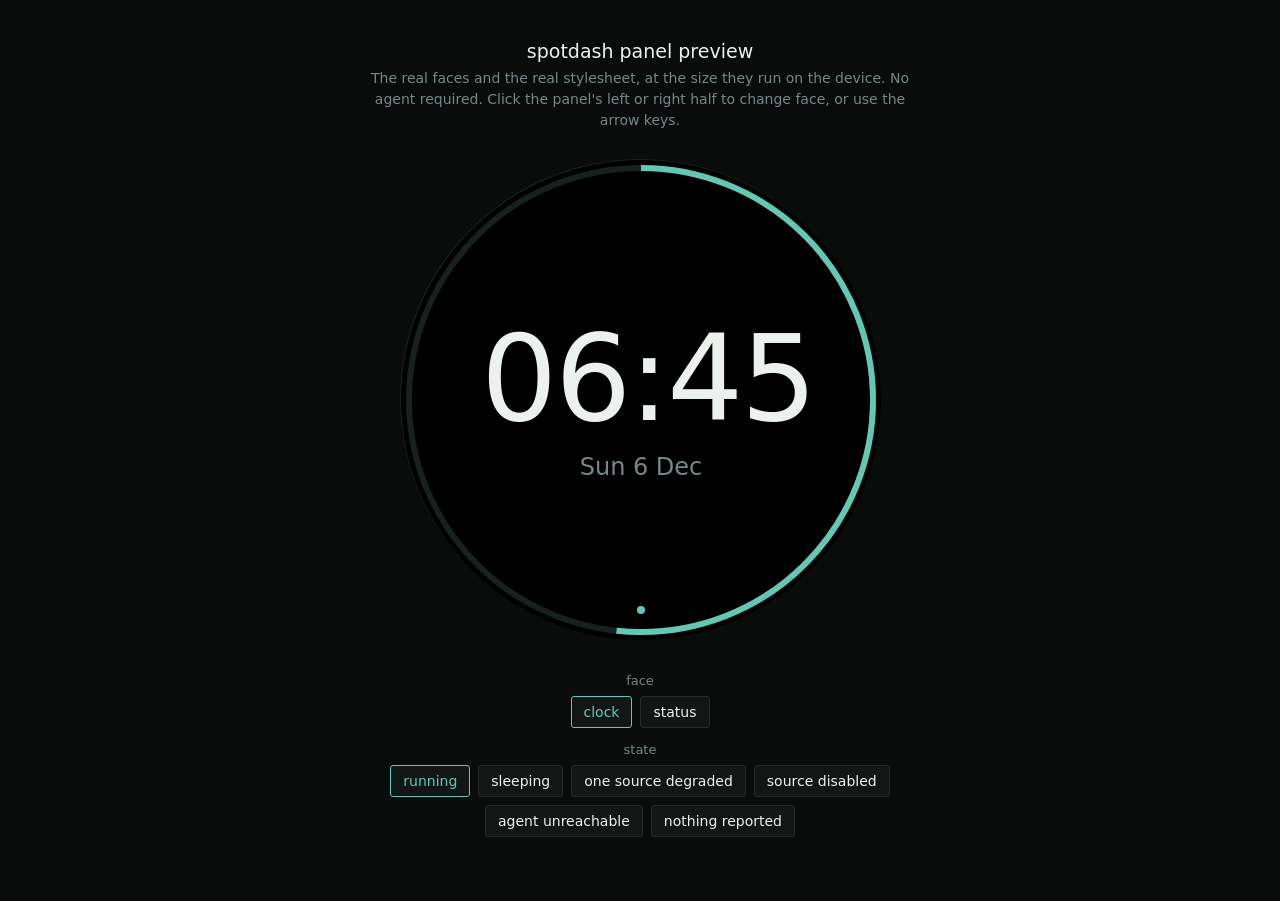
==== agent/web/dev.html @ da1b1f10 "feat(web): add the panel UI, face manager, and clock and status faces The panel is plain HTML, CSS, " ====
<!doctype html>
<html lang="en">
  <head>
    <meta charset="utf-8" />
    <meta name="viewport" content="width=device-width, initial-scale=1" />
    <meta name="color-scheme" content="dark" />
    <title>spotdash panel preview</title>
    <link rel="stylesheet" href="style.css" />
    <style>
      /* Harness only. Nothing here ships to the device. */
      body {
        overflow: auto;
        display: flex;
        flex-direction: column;
        align-items: center;
        gap: 28px;
        padding: 40px 16px 64px;
        background: #0a0c0c;
      }

      .harness-head {
        max-width: 560px;
        text-align: center;
      }

      .harness-head h1 {
        font-size: 19px;
        font-weight: 500;
        margin: 0 0 6px;
      }

      .harness-head p {
        font-size: 14px;
        line-height: 1.5;
        color: var(--muted);
        margin: 0;
      }

      /* The bezel makes the circular crop obvious, so it is clear when content
       * is about to fall off the real panel. */
      .bezel {
        width: 480px;
        height: 480px;
        border-radius: 50%;
        border: 1px solid #1d2422;
        flex: 0 0 auto;
      }

      .controls {
        display: flex;
        flex-wrap: wrap;
        justify-content: center;
        gap: 8px;
        max-width: 560px;
      }

      .controls button {
        font: inherit;
        font-size: 14px;
        color: var(--text);
        background: #121716;
        border: 1px solid #222c2a;
        border-radius: 3px;
        padding: 7px 12px;
        cursor: pointer;
      }

      .controls button[aria-pressed="true"] {
        border-color: var(--live);
        color: var(--live);
      }

      .controls button:focus-visible {
        outline: 2px solid var(--live);
        outline-offset: 2px;
      }

      .group-label {
        width: 100%;
        text-align: center;
        font-size: 13px;
        color: var(--muted);
        margin: 6px 0 0;
      }

      @media (max-width: 560px) {
        .bezel,
        #panel {
          transform: scale(0.75);
          transform-origin: top center;
        }
        .bezel {
          margin-bottom: -120px;
        }
      }
    </style>
  </head>
  <body>
    <div class="harness-head">
      <h1>spotdash panel preview</h1>
      <p>
        The real faces and the real stylesheet, at the size they run on the
        device. No agent required. Click the panel's left or right half to
        change face, or use the arrow keys.
      </p>
    </div>

    <div class="bezel">
      <div id="panel">
        <div id="faces"></div>
        <div id="connection" data-state="live"></div>
      </div>
    </div>

    <div class="controls" id="controls">
      <p class="group-label">face</p>
      <div class="controls" id="face-controls"></div>
      <p class="group-label">state</p>
      <div class="controls" id="scenario-controls"></div>
    </div>

    <script type="module">
      import * as clockFace from "./faces/clock.js";
      import * as statusFace from "./faces/status.js";

      const faces = [clockFace, statusFace];

      // One state object, mutated in place, exactly as the real panel does.
      const state = {
        connection: "live",
        uptimeSeconds: 0,
        version: "0.0.0-preview",
        sources: {},
        lastError: "",
      };

      let currentFace = null;
      let currentIndex = 0;
      let ticking = null;

      const panel = document.getElementById("panel");
      const faceHost = document.getElementById("faces");
      const connectionEl = document.getElementById("connection");

      function showFace(index) {
        currentIndex = (index + faces.length) % faces.length;
        if (currentFace && currentFace.teardown) {
          currentFace.teardown();
        }
        currentFace = faces[currentIndex];
        currentFace.render(faceHost, state);
        notify("clock", state.sources.clock && state.sources.clock.data);
        paintFaceButtons();
      }

      function notify(source, data) {
        if (currentFace && currentFace.onState) {
          currentFace.onState(source, data);
        }
      }

      function setConnection(next) {
        state.connection = next;
        connectionEl.dataset.state = next;
        notify("connection", { state: next });
      }

      function clockReading(when, sleep) {
        const two = (n) => String(n).padStart(2, "0");
        const days = ["Sun", "Mon", "Tue", "Wed", "Thu", "Fri", "Sat"];
        const months = [
          "Jan", "Feb", "Mar", "Apr", "May", "Jun",
          "Jul", "Aug", "Sep", "Oct", "Nov", "Dec",
        ];
        return {
          iso: when.toISOString(),
          time: `${two(when.getHours())}:${two(when.getMinutes())}`,
          seconds: when.getSeconds(),
          date: `${days[when.getDay()]} ${when.getDate()} ${months[when.getMonth()]}`,
          sleep: Boolean(sleep),
        };
      }

      function stopTicking() {
        if (ticking) {
          window.clearInterval(ticking);
          ticking = null;
        }
      }

      function pushClock(sleep) {
        const reading = clockReading(new Date(), sleep);
        state.sources.clock = {
          status: "ok",
          lastUpdate: reading.iso,
          lastError: "",
          data: reading,
        };
        notify("clock", reading);
      }

      const scenarios = {
        "running": () => {
          stopTicking();
          state.uptimeSeconds = 4231;
          state.sources = {
            clock: { status: "ok", lastUpdate: new Date().toISOString(), lastError: "" },
            telemetry: { status: "ok", lastUpdate: new Date().toISOString(), lastError: "" },
          };
          setConnection("live");
          pushClock(false);
          ticking = window.setInterval(() => pushClock(false), 1000);
        },
        "sleeping": () => {
          stopTicking();
          state.uptimeSeconds = 31240;
          setConnection("live");
          pushClock(true);
          ticking = window.setInterval(() => pushClock(true), 1000);
        },
        "one source degraded": () => {
          stopTicking();
          state.uptimeSeconds = 912;
          state.sources = {
            clock: { status: "ok", lastUpdate: new Date().toISOString(), lastError: "" },
            telemetry: {
              status: "degraded",
              lastUpdate: new Date(Date.now() - 74000).toISOString(),
              lastError: "nvml: could not load nvml.dll",
            },
          };
          setConnection("live");
          pushClock(false);
          ticking = window.setInterval(() => pushClock(false), 1000);
        },
        "source disabled": () => {
          stopTicking();
          state.uptimeSeconds = 122;
          state.sources = {
            clock: { status: "ok", lastUpdate: new Date().toISOString(), lastError: "" },
            telemetry: { status: "disabled", lastUpdate: "", lastError: "" },
          };
          setConnection("live");
          pushClock(false);
          ticking = window.setInterval(() => pushClock(false), 1000);
        },
        "agent unreachable": () => {
          stopTicking();
          state.uptimeSeconds = 0;
          state.sources = {
            clock: {
              status: "ok",
              lastUpdate: new Date(Date.now() - 128000).toISOString(),
              lastError: "",
            },
            telemetry: {
              status: "degraded",
              lastUpdate: new Date(Date.now() - 128000).toISOString(),
              lastError: "nvml: could not load nvml.dll",
            },
          };
          setConnection("down");
          notify("health", null);
        },
        "nothing reported": () => {
          stopTicking();
          state.uptimeSeconds = 3;
          state.sources = {};
          setConnection("connecting");
          notify("health", null);
        },
      };

      let currentScenario = "running";

      function paintFaceButtons() {
        for (const button of document.querySelectorAll("[data-face]")) {
          button.setAttribute(
            "aria-pressed",
            String(Number(button.dataset.face) === currentIndex)
          );
        }
      }

      function paintScenarioButtons() {
        for (const button of document.querySelectorAll("[data-scenario]")) {
          button.setAttribute(
            "aria-pressed",
            String(button.dataset.scenario === currentScenario)
          );
        }
      }

      const faceControls = document.getElementById("face-controls");
      faces.forEach((face, i) => {
        const button = document.createElement("button");
        button.type = "button";
        button.dataset.face = String(i);
        button.textContent = face.title;
        button.addEventListener("click", () => showFace(i));
        faceControls.appendChild(button);
      });

      const scenarioControls = document.getElementById("scenario-controls");
      for (const name of Object.keys(scenarios)) {
        const button = document.createElement("button");
        button.type = "button";
        button.dataset.scenario = name;
        button.textContent = name;
        button.addEventListener("click", () => {
          currentScenario = name;
          scenarios[name]();
          paintScenarioButtons();
        });
        scenarioControls.appendChild(button);
      }

      // Tapping the panel halves, the same input the device has.
      const prev = document.createElement("button");
      prev.className = "zone zone-prev";
      prev.type = "button";
      prev.setAttribute("aria-label", "previous face");
      prev.addEventListener("click", () => showFace(currentIndex - 1));
      const next = document.createElement("button");
      next.className = "zone zone-next";
      next.type = "button";
      next.setAttribute("aria-label", "next face");
      next.addEventListener("click", () => showFace(currentIndex + 1));
      panel.appendChild(prev);
      panel.appendChild(next);

      window.addEventListener("keydown", (event) => {
        if (event.key === "ArrowLeft") showFace(currentIndex - 1);
        if (event.key === "ArrowRight") showFace(currentIndex + 1);
      });

      // Deep links, so a particular face and state can be reopened or shared
      // without clicking through to it.
      const params = new URLSearchParams(window.location.search);
      const requestedFace = faces.findIndex(
        (face) => face.title === params.get("face")
      );
      const requestedState = params.get("state");
      if (requestedState && scenarios[requestedState]) {
        currentScenario = requestedState;
      }

      showFace(requestedFace === -1 ? 0 : requestedFace);
      scenarios[currentScenario]();
      paintScenarioButtons();
    </script>
  </body>
</html>
---- agent/web/style.css ----
/* spotdash panel styles.
 *
 * Target is a 480x480 circular LCD on a weak SoC, viewed at about 60cm. That
 * rules out webfonts, shadows, blurs, and anything that repaints continuously.
 * Everything is drawn with flat colour and SVG strokes. */

:root {
  /* True black, not a tinted near-black. The sleep state needs real black, and
   * a dark room needs no glare. */
  --black: #000000;
  /* The unlit rim track. Visible enough to read as a track, dim enough to
   * disappear when nothing is on it. */
  --track: #17211f;
  --text: #edf1ee;
  --muted: #76878a;
  /* Resting signal. Cool on purpose: the alert colours below are warm, so a
   * warning is unmistakable at a glance rather than a hue judgement. */
  --live: #62c8b4;
  --warn: #f0a63c;
  --alert: #e04e3c;

  --panel: 480px;
  /* Content has to fit the inscribed square of the circle, 480/sqrt(2). */
  --safe: 320px;
}

* {
  box-sizing: border-box;
}

html,
body {
  margin: 0;
  padding: 0;
  background: var(--black);
  color: var(--text);
  overflow: hidden;
  /* No webfont. A panel that depends on fetching a font renders wrong exactly
   * when the network is down, which is when you are looking at it. */
  font-family: ui-sans-serif, system-ui, "Segoe UI", Roboto, "Helvetica Neue",
    Arial, sans-serif;
  font-variant-numeric: tabular-nums;
  font-feature-settings: "tnum" 1;
  -webkit-font-smoothing: antialiased;
  -webkit-tap-highlight-color: transparent;
  user-select: none;
}

#panel {
  position: relative;
  width: var(--panel);
  height: var(--panel);
  border-radius: 50%;
  clip-path: circle(50% at 50% 50%);
  background: var(--black);
  overflow: hidden;
}

/* The rim. One SVG per face, absolutely positioned so face content can sit on
 * top of it without affecting layout. */
.rim {
  position: absolute;
  inset: 0;
  width: 100%;
  height: 100%;
  pointer-events: none;
}

.rim-track {
  fill: none;
  stroke: var(--track);
  stroke-width: 6;
}

.rim-arc {
  fill: none;
  stroke: var(--live);
  stroke-width: 6;
  stroke-linecap: butt;
}

.rim-arc.is-warn {
  stroke: var(--warn);
}

.rim-arc.is-alert {
  stroke: var(--alert);
}

.rim-arc.is-off {
  stroke: var(--track);
}

/* Face content sits in the inscribed square. */
.face {
  position: absolute;
  left: 50%;
  top: 50%;
  transform: translate(-50%, -50%);
  width: var(--safe);
  max-width: var(--safe);
  text-align: center;
}

/* Tap zones. Left half previous, right half next. No hover states: there is no
 * pointer on the device. */
.zone {
  position: absolute;
  top: 0;
  height: 100%;
  width: 50%;
  z-index: 3;
  background: transparent;
  border: 0;
  padding: 0;
  cursor: pointer;
}

.zone-prev {
  left: 0;
}

.zone-next {
  right: 0;
}

.zone:focus-visible {
  outline: 2px solid var(--live);
  outline-offset: -4px;
}

/* Connection indicator, present on every face. */
#connection {
  position: absolute;
  left: 50%;
  bottom: 26px;
  transform: translateX(-50%);
  width: 8px;
  height: 8px;
  border-radius: 50%;
  background: var(--muted);
  z-index: 2;
}

#connection[data-state="live"] {
  background: var(--live);
}

#connection[data-state="connecting"] {
  background: var(--warn);
}

#connection[data-state="down"] {
  background: var(--alert);
}

/* Clock face */
.clock-time {
  font-size: 120px;
  font-weight: 200;
  letter-spacing: -0.02em;
  line-height: 1;
  margin: 0;
}

.clock-date {
  font-size: 24px;
  font-weight: 400;
  color: var(--muted);
  margin: 14px 0 0;
}

/* Sleep. The panel goes to real black with one dim dot, so it reads as resting
 * rather than as a dead screen. */
#panel[data-sleep="true"] .clock-time,
#panel[data-sleep="true"] .clock-date,
#panel[data-sleep="true"] .rim,
#panel[data-sleep="true"] #connection {
  display: none;
}

.sleep-dot {
  display: none;
  position: absolute;
  left: 50%;
  top: 50%;
  transform: translate(-50%, -50%);
  width: 6px;
  height: 6px;
  border-radius: 50%;
  background: #1c2422;
}

#panel[data-sleep="true"] .sleep-dot {
  display: block;
}

/* Status face. This is the debug face, so it is dense by design: completeness
 * beats glanceability here. Rows share a left edge because a list is scanned,
 * not read. */
.status {
  text-align: left;
  font-size: 17px;
  line-height: 1.35;
}

.status-list {
  list-style: none;
  margin: 0 0 12px;
  padding: 0;
}

.status-row {
  display: flex;
  align-items: baseline;
  gap: 8px;
  padding: 3px 0;
}

.status-name {
  flex: 1 1 auto;
  min-width: 0;
  overflow: hidden;
  text-overflow: ellipsis;
  white-space: nowrap;
}

.status-value {
  flex: 0 0 auto;
  color: var(--live);
}

.status-value[data-status="degraded"] {
  color: var(--warn);
}

.status-value[data-status="disabled"] {
  color: var(--muted);
}

.status-value[data-status="unknown"] {
  color: var(--muted);
}

.status-age {
  flex: 0 0 auto;
  color: var(--muted);
  font-size: 14px;
  min-width: 44px;
  text-align: right;
}

.status-error {
  color: var(--alert);
  font-size: 14px;
  margin: 0 0 6px;
  padding-left: 2px;
  overflow-wrap: anywhere;
}

.status-footer {
  display: flex;
  justify-content: space-between;
  gap: 10px;
  color: var(--muted);
  font-size: 14px;
  border-top: 1px solid var(--track);
  padding-top: 8px;
}

.status-footer strong {
  color: var(--text);
  font-weight: 500;
}

.status-empty {
  color: var(--muted);
  text-align: center;
  padding: 10px 0;
}

/* A face that throws is contained and reported rather than taking the panel
 * down. */
.face-error {
  color: var(--alert);
  font-size: 15px;
  text-align: left;
  overflow-wrap: anywhere;
}

@media (prefers-reduced-motion: reduce) {
  * {
    transition: none !important;
    animation: none !important;
  }
}
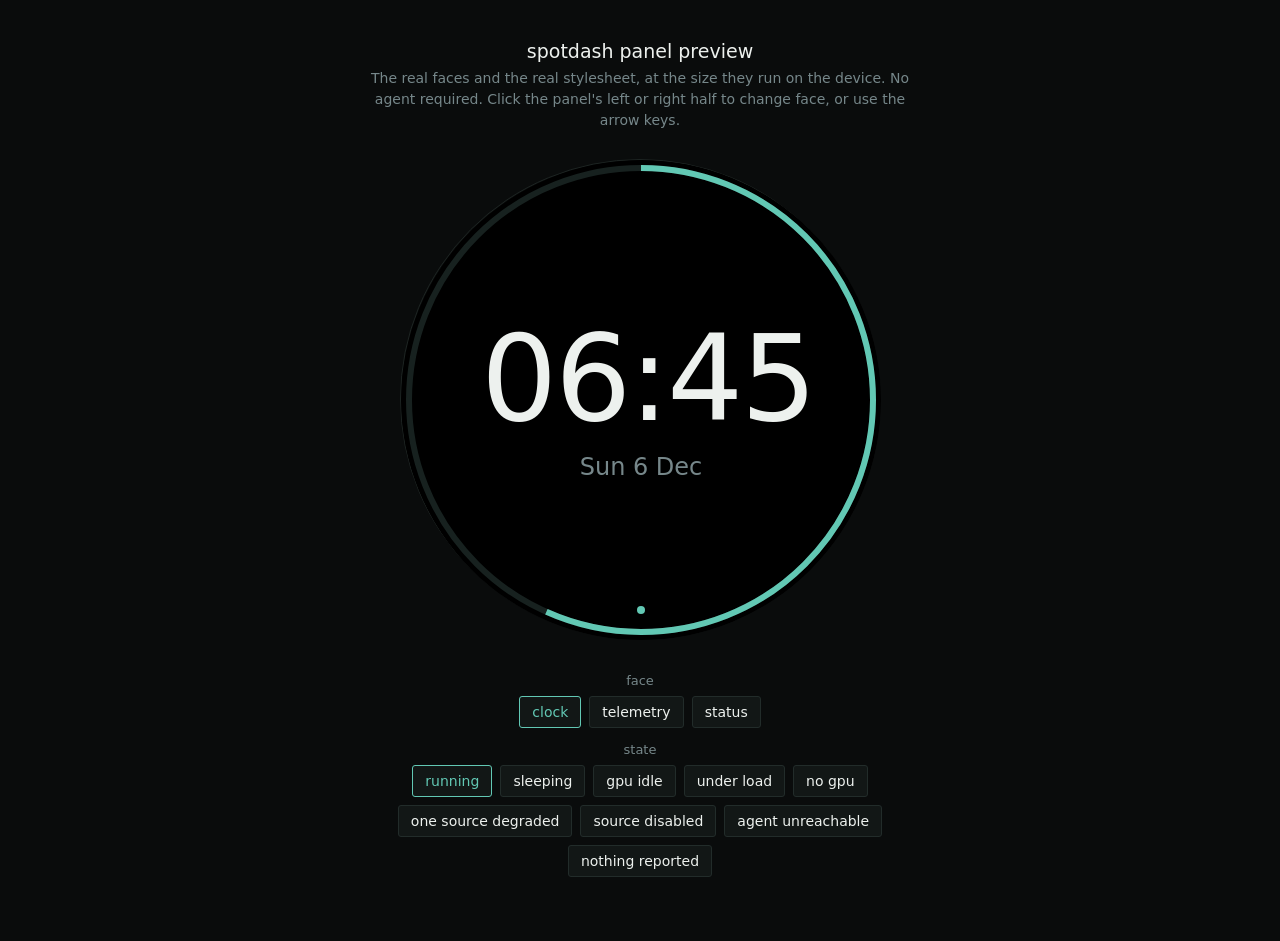
==== commit 8d867ee7: "feat(web): add the telemetry face with radial gauges Four gauges on the rim for CPU, RAM, GPU and VR" ====
--- a/agent/web/dev.html
+++ b/agent/web/dev.html
@@ -121,9 +121,10 @@
 
     <script type="module">
       import * as clockFace from "./faces/clock.js";
+      import * as telemetryFace from "./faces/telemetry.js";
       import * as statusFace from "./faces/status.js";
 
-      const faces = [clockFace, statusFace];
+      const faces = [clockFace, telemetryFace, statusFace];
 
       // One state object, mutated in place, exactly as the real panel does.
       const state = {
@@ -150,6 +151,7 @@
         currentFace = faces[currentIndex];
         currentFace.render(faceHost, state);
         notify("clock", state.sources.clock && state.sources.clock.data);
+        notify("telemetry", state.sources.telemetry && state.sources.telemetry.data);
         paintFaceButtons();
       }
 
@@ -188,6 +190,53 @@
         }
       }
 
+      function pushTelemetry(reading) {
+        state.sources.telemetry = {
+          status: reading.gpu ? "ok" : "degraded",
+          lastUpdate: new Date().toISOString(),
+          lastError: reading.gpu ? "" : "nvml unavailable: library not found",
+          data: reading,
+        };
+        notify("telemetry", reading);
+      }
+
+      const telemetryIdle = {
+        cpu: { percent: 3.7, per_core: [6.9, 5.4, 6.9, 6.2] },
+        ram: { percent: 51.4, used_bytes: 17221271552, total_bytes: 33455644672 },
+        disks: [{ mount: "C:", used_bytes: 1742788804608, total_bytes: 1999323000832, percent: 87.1 }],
+        gpu: {
+          name: "NVIDIA GeForce RTX 4070 Ti SUPER",
+          percent: 17,
+          vram_used_bytes: 3748651008,
+          vram_total_bytes: 17171480576,
+          vram_percent: 21.8,
+          temperature_c: 30,
+          power_watts: 21.84,
+        },
+      };
+
+      const telemetryLoaded = {
+        cpu: { percent: 91.4, per_core: [96, 88, 94, 90] },
+        ram: { percent: 84.2, used_bytes: 28172000000, total_bytes: 33455644672 },
+        disks: [{ mount: "C:", used_bytes: 1742788804608, total_bytes: 1999323000832, percent: 87.1 }],
+        gpu: {
+          name: "NVIDIA GeForce RTX 4070 Ti SUPER",
+          percent: 99,
+          vram_used_bytes: 16600000000,
+          vram_total_bytes: 17171480576,
+          vram_percent: 96.7,
+          temperature_c: 86,
+          power_watts: 284.6,
+        },
+      };
+
+      const telemetryNoGPU = {
+        cpu: { percent: 12.5, per_core: [10, 15, 9, 14] },
+        ram: { percent: 51.4, used_bytes: 17221271552, total_bytes: 33455644672 },
+        disks: [{ mount: "C:", used_bytes: 1742788804608, total_bytes: 1999323000832, percent: 87.1 }],
+        gpu: null,
+      };
+
       function pushClock(sleep) {
         const reading = clockReading(new Date(), sleep);
         state.sources.clock = {
@@ -209,6 +258,7 @@
           };
           setConnection("live");
           pushClock(false);
+          pushTelemetry(telemetryIdle);
           ticking = window.setInterval(() => pushClock(false), 1000);
         },
         "sleeping": () => {
@@ -217,6 +267,30 @@
           setConnection("live");
           pushClock(true);
           ticking = window.setInterval(() => pushClock(true), 1000);
+        },
+        "gpu idle": () => {
+          stopTicking();
+          state.uptimeSeconds = 4231;
+          setConnection("live");
+          pushClock(false);
+          pushTelemetry(telemetryIdle);
+          ticking = window.setInterval(() => pushClock(false), 1000);
+        },
+        "under load": () => {
+          stopTicking();
+          state.uptimeSeconds = 9120;
+          setConnection("live");
+          pushClock(false);
+          pushTelemetry(telemetryLoaded);
+          ticking = window.setInterval(() => pushClock(false), 1000);
+        },
+        "no gpu": () => {
+          stopTicking();
+          state.uptimeSeconds = 640;
+          setConnection("live");
+          pushClock(false);
+          pushTelemetry(telemetryNoGPU);
+          ticking = window.setInterval(() => pushClock(false), 1000);
         },
         "one source degraded": () => {
           stopTicking();
--- a/agent/web/style.css
+++ b/agent/web/style.css
@@ -294,3 +294,75 @@
     animation: none !important;
   }
 }
+
+/* Telemetry face. Four gauges on the rim carry the reading you take from
+ * across the room; the numbers are for when you have actually looked. */
+.gauge-readout {
+  position: absolute;
+  transform: translate(-50%, -50%);
+  display: flex;
+  flex-direction: column;
+  align-items: center;
+  gap: 2px;
+  z-index: 2;
+}
+
+.gauge-name {
+  font-size: 14px;
+  color: var(--muted);
+  letter-spacing: 0.04em;
+}
+
+.gauge-value {
+  font-size: 30px;
+  font-weight: 300;
+  line-height: 1;
+  color: var(--text);
+}
+
+.gauge-value[data-severity="warn"] {
+  color: var(--warn);
+}
+
+.gauge-value[data-severity="alert"] {
+  color: var(--alert);
+}
+
+.gauge-value[data-severity="absent"] {
+  color: #3d4a4c;
+  font-size: 22px;
+}
+
+.telemetry-centre {
+  width: 170px;
+  max-width: 170px;
+}
+
+.telemetry-temperature {
+  font-size: 46px;
+  font-weight: 200;
+  line-height: 1;
+  margin: 0;
+  color: var(--text);
+}
+
+.telemetry-temperature[data-severity="alert"] {
+  color: var(--alert);
+}
+
+.telemetry-temperature[data-severity="absent"] {
+  font-size: 30px;
+  color: #3d4a4c;
+}
+
+.telemetry-power {
+  font-size: 19px;
+  color: var(--muted);
+  margin: 8px 0 0;
+}
+
+.telemetry-notice {
+  font-size: 13px;
+  color: var(--warn);
+  margin: 8px 0 0;
+}
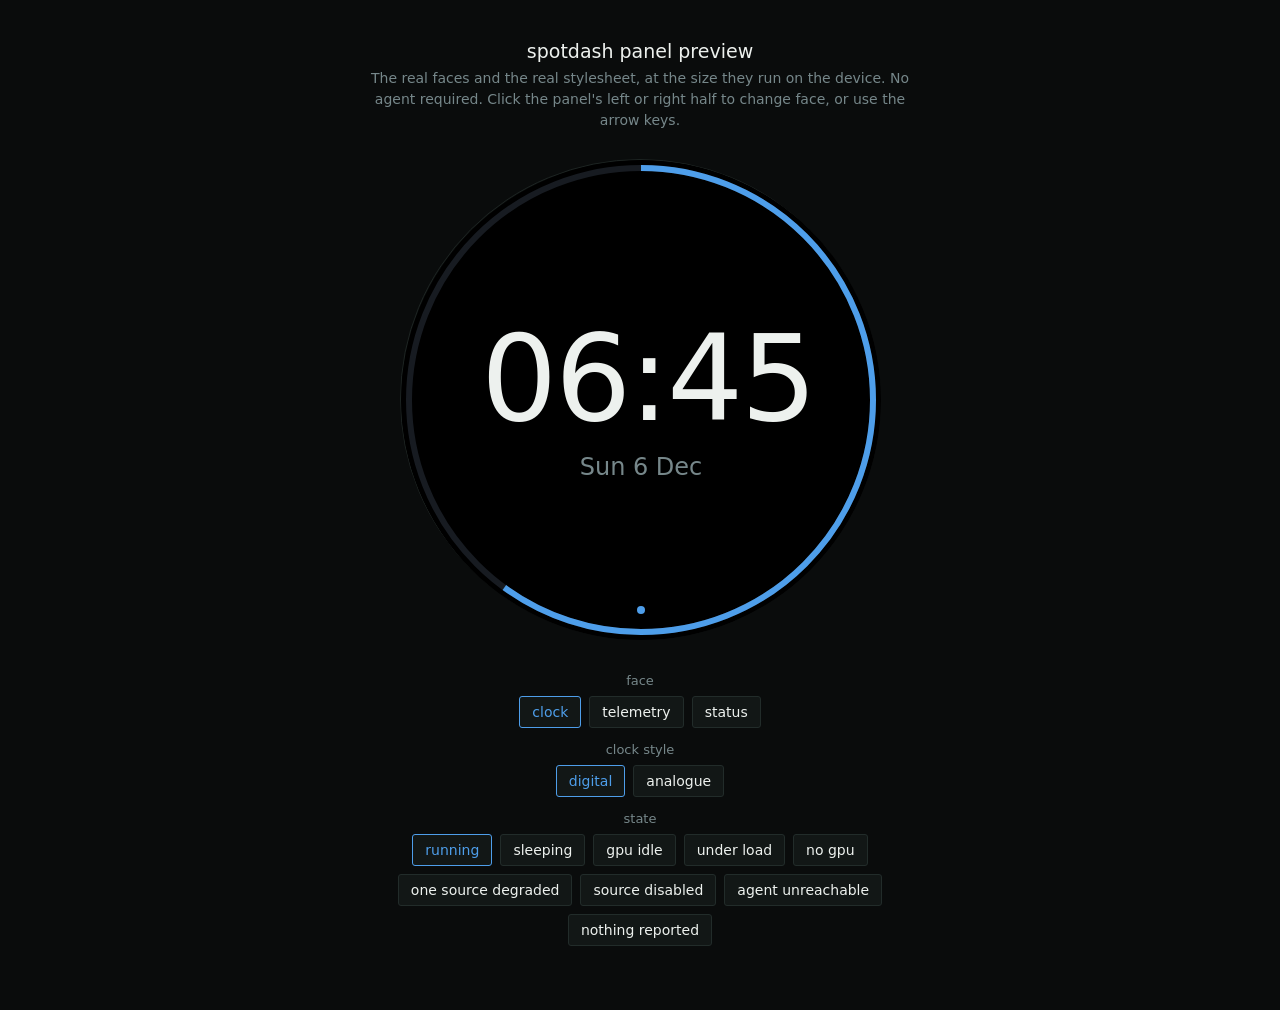
==== commit 07824400: "fix(clock): match analogue hands to reference, clear dot Second hand now reads plain white instead o" ====
--- a/agent/web/dev.html
+++ b/agent/web/dev.html
@@ -115,6 +115,8 @@
     <div class="controls" id="controls">
       <p class="group-label">face</p>
       <div class="controls" id="face-controls"></div>
+      <p class="group-label">clock style</p>
+      <div class="controls" id="clock-style-controls"></div>
       <p class="group-label">state</p>
       <div class="controls" id="scenario-controls"></div>
     </div>
@@ -133,6 +135,7 @@
         version: "0.0.0-preview",
         sources: {},
         lastError: "",
+        clockStyle: "digital",
       };
 
       let currentFace = null;
@@ -375,6 +378,38 @@
         faceControls.appendChild(button);
       });
 
+      // The real panel drives this off the agent's config (see
+      // syncClockStyle in app.js); the harness has no agent, so it's a
+      // button group here instead, same as face and scenario.
+      let currentClockStyle = state.clockStyle;
+      function paintClockStyleButtons() {
+        for (const button of document.querySelectorAll("[data-clock-style]")) {
+          button.setAttribute(
+            "aria-pressed",
+            String(button.dataset.clockStyle === currentClockStyle)
+          );
+        }
+      }
+
+      const clockStyleControls = document.getElementById("clock-style-controls");
+      for (const styleName of ["digital", "analogue"]) {
+        const button = document.createElement("button");
+        button.type = "button";
+        button.dataset.clockStyle = styleName;
+        button.textContent = styleName;
+        button.addEventListener("click", () => {
+          currentClockStyle = styleName;
+          state.clockStyle = styleName;
+          paintClockStyleButtons();
+          // Only the clock face reads clockStyle, but re-rendering
+          // whichever face is up is simplest and matches showFace's own
+          // re-render-from-state behaviour.
+          showFace(currentIndex);
+        });
+        clockStyleControls.appendChild(button);
+      }
+      paintClockStyleButtons();
+
       const scenarioControls = document.getElementById("scenario-controls");
       for (const name of Object.keys(scenarios)) {
         const button = document.createElement("button");
--- a/agent/web/style.css
+++ b/agent/web/style.css
@@ -9,13 +9,14 @@
    * a dark room needs no glare. */
   --black: #000000;
   /* The unlit rim track. Visible enough to read as a track, dim enough to
-   * disappear when nothing is on it. */
-  --track: #17211f;
+   * disappear when nothing is on it. Hue-biased toward --live, the same
+   * reasoning a chosen neutral always follows here. */
+  --track: #171b21;
   --text: #edf1ee;
   --muted: #76878a;
   /* Resting signal. Cool on purpose: the alert colours below are warm, so a
    * warning is unmistakable at a glance rather than a hue judgement. */
-  --live: #62c8b4;
+  --live: #4e9eea;
   --warn: #f0a63c;
   --alert: #e04e3c;
 
@@ -58,9 +59,16 @@
 
 /* The rim. One SVG per face, absolutely positioned so face content can sit on
  * top of it without affecting layout. */
+/* Explicit offsets rather than the inset shorthand. LineageOS 18.1 ships a
+ * WebView around Chromium 83, which predates inset. It happens to render
+ * correctly there anyway because of the width and height below, which is
+ * exactly the kind of accident that stops being true after one layout change. */
 .rim {
   position: absolute;
-  inset: 0;
+  top: 0;
+  right: 0;
+  bottom: 0;
+  left: 0;
   width: 100%;
   height: 100%;
   pointer-events: none;
@@ -120,10 +128,27 @@
   left: 0;
 }
 
+.zone,
+.zone:active {
+  -webkit-tap-highlight-color: transparent;
+}
+
 .zone-next {
   right: 0;
 }
 
+/* A tap leaves the zone focused, and the WebView then draws its own focus ring.
+ * The circular clip hides three of its four edges, so it appears as a stray
+ * vertical line down the middle of the panel. Keyboard focus still gets a ring,
+ * because that one is navigation rather than an artefact of touching the glass. */
+.zone:focus {
+  outline: none;
+}
+
+/* Chromium 83 does not know :focus-visible, so this rule is simply ignored on
+ * the device. That is the right way round: the rule above removes the ring a
+ * tap would leave behind, and this one restores it for keyboard navigation in a
+ * desktop browser, which is where the developing happens. */
 .zone:focus-visible {
   outline: 2px solid var(--live);
   outline-offset: -4px;
@@ -170,10 +195,144 @@
   margin: 14px 0 0;
 }
 
+/* Analogue clock face. Hands are a second full-panel SVG, the same absolute
+ * sizing as .rim and deliberately not nested inside .face: .face's
+ * translate(-50%, -50%) creates a stacking context that has already once
+ * silently trapped a descendant's z-index against a sibling (see the
+ * calendar agenda's scroll gesture in docs/architecture.md), so anything
+ * that has to draw across the whole circle sits alongside .face, not
+ * inside it. */
+.clock-hands {
+  position: absolute;
+  top: 0;
+  right: 0;
+  bottom: 0;
+  left: 0;
+  width: 100%;
+  height: 100%;
+  pointer-events: none;
+}
+
+.clock-tick {
+  stroke: var(--track);
+  stroke-width: 2;
+}
+
+.clock-tick-major {
+  stroke: var(--muted);
+  stroke-width: 2;
+}
+
+/* Upright labels at each hour, the dial's primary markers - the ticks are
+ * secondary texture once these are on, the reverse of the plain-tick-only
+ * first pass of this face. */
+.clock-numeral {
+  fill: var(--text);
+  font-size: 22px;
+  font-weight: 400;
+  font-variant-numeric: tabular-nums;
+}
+
+/* Plain straight hands, rounded tip, running only outward from the hub -
+ * no taper, no back-tail. Width is what separates hour from minute from
+ * second, not shape. */
+.clock-hand {
+  stroke: var(--text);
+  stroke-linecap: round;
+  transition: transform 0.2s ease-out;
+}
+
+.clock-hand-hour {
+  stroke-width: 8;
+}
+
+.clock-hand-minute {
+  stroke-width: 5;
+}
+
+.clock-hand-second {
+  /* Pale like the other hands, not the live accent colour - the dial reads
+   * as one monochrome instrument rather than the second hand standing out
+   * as a status indicator it isn't. */
+  stroke: var(--text);
+  stroke-width: 2;
+  /* The second hand jumps once a second, same as the rim's own seconds arc
+   * on the digital face; easing it would make it lag a real reading. */
+  transition: none;
+}
+
+.clock-hub {
+  fill: var(--text);
+}
+
+/* The connection dot's fixed bottom position sits right on the 6 o'clock
+ * tick on this face alone (every other face has open space there); nudge
+ * it up into the gap between the tick and the "6" numeral instead of
+ * moving it panel-wide. */
+#panel:has(.clock-hands) #connection {
+  bottom: 33px;
+}
+
+/* The date is all .face holds in analogue mode (the hands take the centre),
+ * so it sits low in the circle rather than dead centre, clear of the hands
+ * at every hour. */
+.clock-date-analogue {
+  position: absolute;
+  left: 50%;
+  bottom: 100px;
+  transform: translateX(-50%);
+  margin: 0;
+  white-space: nowrap;
+}
+
+@media (prefers-reduced-motion: reduce) {
+  .clock-hand {
+    transition: none;
+  }
+}
+
+/* Overview face: the clock's own time/date above, this next-up line below.
+ * Hidden entirely (not just empty) when there is nothing scheduled, so an
+ * idle calendar costs no vertical space under the date. */
+.overview-next {
+  display: flex;
+  flex-direction: column;
+  align-items: center;
+  margin: 20px 0 0;
+  font-size: 17px;
+  max-width: 280px;
+  margin-left: auto;
+  margin-right: auto;
+}
+
+.overview-next-title {
+  color: var(--text);
+  max-width: 100%;
+  overflow: hidden;
+  text-overflow: ellipsis;
+  white-space: nowrap;
+}
+
+.overview-next-countdown {
+  margin-top: 4px;
+  font-size: 15px;
+  color: var(--live);
+}
+
+.overview-next-countdown.is-warn {
+  color: var(--warn);
+}
+
+.overview-next-countdown.is-alert {
+  color: var(--alert);
+}
+
 /* Sleep. The panel goes to real black with one dim dot, so it reads as resting
  * rather than as a dead screen. */
 #panel[data-sleep="true"] .clock-time,
 #panel[data-sleep="true"] .clock-date,
+#panel[data-sleep="true"] .clock-hands,
+#panel[data-sleep="true"] .overview-next,
 #panel[data-sleep="true"] .rim,
 #panel[data-sleep="true"] #connection {
   display: none;
@@ -188,7 +347,7 @@
   width: 6px;
   height: 6px;
   border-radius: 50%;
-  background: #1c2422;
+  background: #1c2024;
 }
 
 #panel[data-sleep="true"] .sleep-dot {
@@ -213,8 +372,15 @@
 .status-row {
   display: flex;
   align-items: baseline;
-  gap: 8px;
+  /* Not flex gap: LineageOS 18.1 ships a WebView around Chromium 83, which
+   * predates flex gap support (added in 84) and silently ignores it rather
+   * than erroring, so items render with no space at all. The sibling
+   * margin below works everywhere. */
   padding: 3px 0;
+}
+
+.status-row > * + * {
+  margin-left: 8px;
 }
 
 .status-name {
@@ -261,7 +427,9 @@
 .status-footer {
   display: flex;
   justify-content: space-between;
-  gap: 10px;
+  /* No gap: space-between alone separates its two items correctly even on
+   * the Chromium 83 WebView that does not support flex gap; unlike the
+   * other rows here this one needs no sibling-margin replacement. */
   color: var(--muted);
   font-size: 14px;
   border-top: 1px solid var(--track);
@@ -303,8 +471,12 @@
   display: flex;
   flex-direction: column;
   align-items: center;
-  gap: 2px;
+  /* Not flex gap: see the note on .status-row. */
   z-index: 2;
+}
+
+.gauge-readout > * + * {
+  margin-top: 2px;
 }
 
 .gauge-name {
@@ -329,7 +501,7 @@
 }
 
 .gauge-value[data-severity="absent"] {
-  color: #3d4a4c;
+  color: #3d444c;
   font-size: 22px;
 }
 
@@ -352,7 +524,7 @@
 
 .telemetry-temperature[data-severity="absent"] {
   font-size: 30px;
-  color: #3d4a4c;
+  color: #3d444c;
 }
 
 .telemetry-power {
@@ -366,3 +538,419 @@
   color: var(--warn);
   margin: 8px 0 0;
 }
+
+/* Calendar face. The primary event in one card, the way a single event
+ * reads in a calendar app's day view rather than as bare text floating in
+ * the circle, with a short scrollable agenda underneath. The rim fills as
+ * the event approaches within its lookahead window; the card's border and
+ * the countdown's colour step through the same live/warn/alert vocabulary
+ * the telemetry gauges use, so the whole face reads "how urgent" at a
+ * glance. */
+.calendar {
+  /* Overrides .face, the same reasoning and the same fix .spotify uses:
+   * .face centres its content with transform, which creates a new CSS
+   * stacking context and traps any z-index set on a descendant (such as
+   * .calendar-agenda, which needs to out-rank .zone to receive scroll
+   * gestures) inside it, unable to actually compete with a sibling of
+   * .face like .zone. Positioned and centred without transform instead,
+   * so a descendant's z-index means what it says. */
+  position: absolute;
+  top: 0;
+  left: 0;
+  width: var(--panel);
+  max-width: none;
+  height: var(--panel);
+  transform: none;
+  display: flex;
+  flex-direction: column;
+  align-items: center;
+  justify-content: center;
+  text-align: center;
+}
+
+.calendar-pill {
+  box-sizing: border-box;
+  width: 100%;
+  max-width: 280px;
+  margin: 0 auto;
+  padding: 30px 26px;
+  border-radius: 36px;
+  background: var(--track);
+  border: 1px solid rgba(237, 241, 238, 0.08);
+}
+
+.calendar-pill.is-idle {
+  background: transparent;
+  border-color: transparent;
+}
+
+.calendar-pill.is-warn {
+  border-color: var(--warn);
+}
+
+.calendar-pill.is-alert {
+  border-color: var(--alert);
+}
+
+.calendar-title {
+  font-size: 28px;
+  font-weight: 300;
+  letter-spacing: -0.01em;
+  line-height: 1.15;
+  margin: 0;
+  /* Real event titles overrun the safe area same as track names do. */
+  display: -webkit-box;
+  -webkit-line-clamp: 2;
+  -webkit-box-orient: vertical;
+  overflow: hidden;
+}
+
+.calendar-title.calendar-idle {
+  font-size: 22px;
+  font-weight: 300;
+  color: var(--muted);
+  -webkit-line-clamp: 1;
+}
+
+.calendar-location {
+  font-size: 14px;
+  color: var(--muted);
+  margin: 6px 0 0;
+}
+
+.calendar-time {
+  font-size: 16px;
+  color: var(--muted);
+  margin: 10px 0 0;
+}
+
+.calendar-countdown {
+  font-size: 20px;
+  font-weight: 400;
+  color: var(--live);
+  margin: 14px 0 0;
+}
+
+.calendar-countdown.is-warn {
+  color: var(--warn);
+}
+
+.calendar-countdown.is-alert {
+  color: var(--alert);
+}
+
+/* The rest of the agenda: quieter than the pill, and taking no space at all
+ * when there is nothing after the primary event. */
+.calendar-agenda {
+  /* Needs its own stacking order for the same reason .spotify-controls
+   * does: the panel's left/right face-switch tap zones (.zone) are
+   * z-index 3 and would otherwise sit above this and swallow the scroll
+   * gesture before it ever reaches the list underneath. */
+  position: relative;
+  z-index: 6;
+  list-style: none;
+  width: 100%;
+  max-width: 280px;
+  /* Bounded and scrollable rather than growing with however many events
+   * the source sends: the pill above already uses most of the circle's
+   * safe area, and AgendaSize allows up to 7 entries here. Touch scroll on
+   * an overflow:auto element is native WebView behaviour, nothing to wire
+   * up. The visible ~2.5 rows is a deliberate hint that there is more
+   * below, the same way a partially cut-off list item reads anywhere else. */
+  max-height: 98px;
+  overflow-y: auto;
+  -webkit-overflow-scrolling: touch;
+  margin: 14px auto 0;
+  padding: 0;
+}
+
+.calendar-agenda-row {
+  display: flex;
+  align-items: baseline;
+  /* Left-aligned within the row, deliberately not centred: the row's own
+   * box is already centred on screen (.calendar-agenda's max-width and
+   * margin: auto), but centring each row's content independently on top
+   * of that would stagger the left edge by however long each title is,
+   * which reads as messy rather than tidy. A shared left edge for the
+   * time column reads as one aligned list instead. */
+  /* Not flex gap: see the note on .status-row. */
+  padding: 7px 6px;
+  border-top: 1px solid rgba(237, 241, 238, 0.08);
+  font-size: 14px;
+}
+
+.calendar-agenda-time {
+  flex: 0 0 auto;
+  margin-right: 10px;
+  color: var(--muted);
+}
+
+.calendar-agenda-title {
+  flex: 1 1 auto;
+  min-width: 0;
+  overflow: hidden;
+  text-overflow: ellipsis;
+  white-space: nowrap;
+  text-align: left;
+  color: #b9c0c6;
+}
+
+/* Spotify face. Two layouts: the cover as a disc concentric with the progress
+ * rim, which keeps type on flat black and is the more legible at 60cm, or the
+ * cover filling the panel, which has more presence and depends on the sleeve
+ * being dark where the type sits. Choose with ?layout=fill. */
+.spotify {
+  /* Overrides .face, which centres a 320px box. Both layouts need the panel. */
+  position: absolute;
+  top: 0;
+  left: 0;
+  width: var(--panel);
+  max-width: none;
+  height: var(--panel);
+  transform: none;
+  text-align: center;
+}
+
+.spotify-art {
+  position: absolute;
+  top: 0;
+  right: 0;
+  bottom: 0;
+  left: 0;
+  overflow: hidden;
+}
+
+.spotify-art img {
+  display: block;
+  width: 100%;
+  height: 100%;
+  object-fit: cover;
+}
+
+/* The scrim is what makes type legible over a sleeve. A flat gradient rather
+ * than a blur: blurring a 480px image on every track change is real work on a
+ * MediaTek SoC and buys no legibility a gradient does not already give. */
+.spotify-scrim {
+  position: absolute;
+  top: 0;
+  right: 0;
+  bottom: 0;
+  left: 0;
+  background: linear-gradient(
+    180deg,
+    rgba(0, 0, 0, 0.45) 0%,
+    rgba(0, 0, 0, 0.3) 28%,
+    rgba(0, 0, 0, 0.72) 60%,
+    rgba(0, 0, 0, 0.95) 82%,
+    #000 100%
+  );
+}
+
+.spotify[data-art="none"] .spotify-scrim {
+  display: none;
+}
+
+.spotify-content {
+  position: absolute;
+  top: 0;
+  right: 0;
+  bottom: 0;
+  left: 0;
+  display: flex;
+  flex-direction: column;
+  align-items: center;
+}
+
+.spotify-title {
+  font-size: 40px;
+  font-weight: 300;
+  letter-spacing: -0.015em;
+  line-height: 1.1;
+  margin: 0;
+  max-width: 300px;
+  /* Real track names overrun the safe area. Two lines then clamp beats a
+   * shrinking type size, and beats a marquee that never stops moving on a panel
+   * you only glance at. */
+  display: -webkit-box;
+  -webkit-line-clamp: 2;
+  -webkit-box-orient: vertical;
+  overflow: hidden;
+}
+
+/* Transport row: previous, play/pause, next. Sits under the title in normal
+ * flex flow, but needs its own stacking order: the panel's left/right
+ * face-switch tap zones (.zone) are z-index 3 and would otherwise swallow a
+ * tap meant for a button underneath them. position: relative is required for
+ * z-index to apply to a flex child at all. */
+.spotify-controls {
+  position: relative;
+  z-index: 6;
+  display: flex;
+  align-items: center;
+  justify-content: center;
+  /* Not flex gap: see the note on .status-row. Without this fix the three
+   * buttons render edge to edge with no space at all. */
+  margin: 14px 0 0;
+}
+
+.spotify-controls > * + * {
+  margin-left: 14px;
+}
+
+.spotify-control {
+  display: flex;
+  align-items: center;
+  justify-content: center;
+  width: 52px;
+  height: 52px;
+  padding: 0;
+  border: 0;
+  border-radius: 50%;
+  background: transparent;
+  color: var(--text);
+  cursor: pointer;
+  -webkit-tap-highlight-color: transparent;
+}
+
+.spotify-control svg {
+  fill: currentColor;
+  pointer-events: none;
+}
+
+/* No permanent button chrome, matching the panel's quiet-except-the-rim
+ * design elsewhere; a faint fill on tap is enough confirmation that
+ * something was pressed. */
+.spotify-control:active {
+  background: rgba(237, 241, 238, 0.12);
+}
+
+/* Same reasoning as .zone: a tap leaves the button focused and the WebView
+ * draws its own ring, which lingers after the tap ends. Keyboard focus still
+ * gets one, since that is navigation rather than a touch artefact. */
+.spotify-control:focus {
+  outline: none;
+}
+
+.spotify-control:focus-visible {
+  outline: 2px solid var(--live);
+  outline-offset: 2px;
+}
+
+/* A tap that Spotify rejected, most commonly no active device. Brief and
+ * unmissable, since there is nowhere else on the panel for a one-off error
+ * like this to show up. */
+.spotify-control.is-denied {
+  color: var(--alert);
+}
+
+.spotify-artist {
+  font-size: 21px;
+  color: #b9c0c6;
+  margin: 10px 0 0;
+  max-width: 300px;
+  white-space: nowrap;
+  overflow: hidden;
+  text-overflow: ellipsis;
+}
+
+.spotify-album {
+  font-size: 15px;
+  color: var(--muted);
+  margin: 5px 0 0;
+  max-width: 300px;
+  white-space: nowrap;
+  overflow: hidden;
+  text-overflow: ellipsis;
+}
+
+.spotify-times {
+  display: flex;
+  justify-content: space-between;
+  width: 230px;
+  font-size: 15px;
+  color: var(--muted);
+}
+
+.spotify-state {
+  font-size: 14px;
+  color: var(--warn);
+  min-height: 18px;
+  margin: 6px 0 0;
+}
+
+.spotify-idle {
+  font-size: 26px;
+  font-weight: 300;
+  color: var(--muted);
+  margin: 0;
+}
+
+/* Cover fills the panel, type in the lower half. */
+.spotify[data-layout="fill"] .spotify-content {
+  justify-content: flex-end;
+  padding-bottom: 58px;
+}
+
+.spotify[data-layout="fill"] .spotify-times {
+  margin-top: 18px;
+}
+
+/* Cover as a disc, concentric with the rim. */
+.spotify[data-layout="disc"] .spotify-art {
+  top: 52px;
+  right: auto;
+  bottom: auto;
+  left: 50%;
+  transform: translateX(-50%);
+  width: 186px;
+  height: 186px;
+  border-radius: 50%;
+}
+
+.spotify[data-layout="disc"] .spotify-scrim {
+  display: none;
+}
+
+.spotify[data-layout="disc"] .spotify-content {
+  justify-content: flex-start;
+  padding-top: 256px;
+}
+
+.spotify[data-layout="disc"] .spotify-title {
+  font-size: 32px;
+}
+
+.spotify[data-layout="disc"] .spotify-artist {
+  font-size: 19px;
+  color: var(--muted);
+}
+
+.spotify[data-layout="disc"] .spotify-album {
+  font-size: 14px;
+  color: #55606a;
+}
+
+.spotify[data-layout="disc"] .spotify-times {
+  margin-top: 16px;
+  color: #55606a;
+}
+
+/* With no cover there is nothing for the type to sit under, in either layout,
+ * so it centres instead of hugging an edge and leaving a hole. */
+.spotify[data-art="none"] .spotify-content {
+  justify-content: center;
+  padding-top: 0;
+  padding-bottom: 0;
+}
+
+/* Paused changes form, not just a word: the cover drops out and the type dims,
+ * which reads from across the room before anything is read. */
+.spotify.is-paused .spotify-art {
+  filter: grayscale(1) brightness(0.42);
+}
+
+.spotify.is-paused .spotify-title,
+.spotify.is-paused .spotify-artist,
+.spotify.is-paused .spotify-album {
+  color: #7e868e;
+}
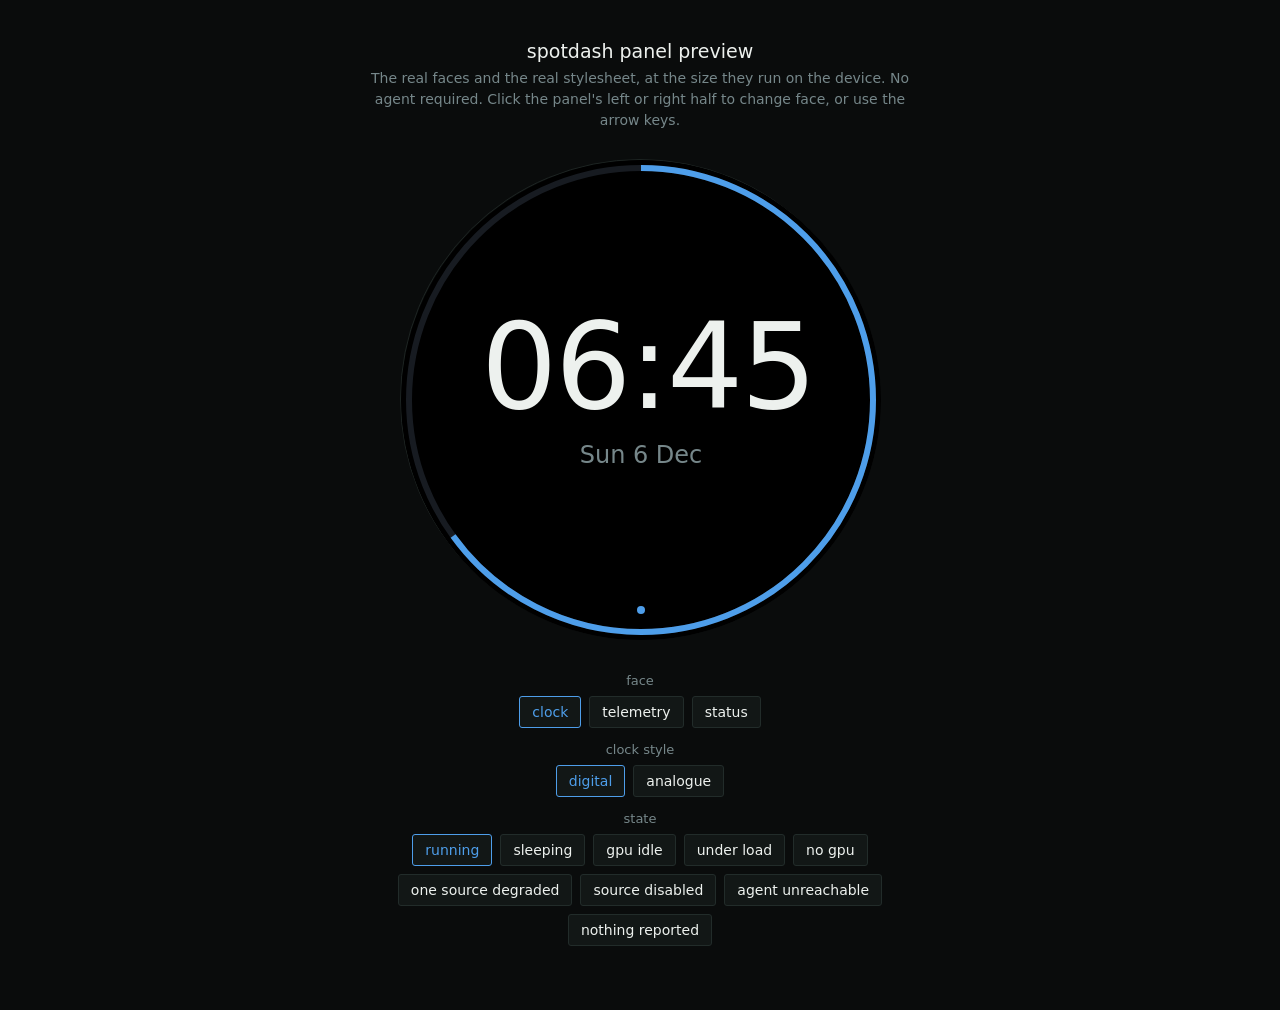
==== commit 60cdef8c: "chore(agent): trim comments in the web panel Comments in the web panel cut to what the code cannot s" ====
--- a/agent/web/dev.html
+++ b/agent/web/dev.html
@@ -36,8 +36,7 @@
         margin: 0;
       }
 
-      /* The bezel makes the circular crop obvious, so it is clear when content
-       * is about to fall off the real panel. */
+      /* The bezel shows the circular crop. */
       .bezel {
         width: 480px;
         height: 480px;
@@ -128,7 +127,7 @@
 
       const faces = [clockFace, telemetryFace, statusFace];
 
-      // One state object, mutated in place, exactly as the real panel does.
+      // One state object, mutated in place like the real panel's.
       const state = {
         connection: "live",
         uptimeSeconds: 0,
@@ -378,9 +377,8 @@
         faceControls.appendChild(button);
       });
 
-      // The real panel drives this off the agent's config (see
-      // syncClockStyle in app.js); the harness has no agent, so it's a
-      // button group here instead, same as face and scenario.
+      // The real panel takes this from the agent's config. The harness has no
+      // agent, so it gets a button group.
       let currentClockStyle = state.clockStyle;
       function paintClockStyleButtons() {
         for (const button of document.querySelectorAll("[data-clock-style]")) {
@@ -401,9 +399,7 @@
           currentClockStyle = styleName;
           state.clockStyle = styleName;
           paintClockStyleButtons();
-          // Only the clock face reads clockStyle, but re-rendering
-          // whichever face is up is simplest and matches showFace's own
-          // re-render-from-state behaviour.
+          // Only the clock reads clockStyle. Re-render whichever face is up.
           showFace(currentIndex);
         });
         clockStyleControls.appendChild(button);
@@ -424,7 +420,7 @@
         scenarioControls.appendChild(button);
       }
 
-      // Tapping the panel halves, the same input the device has.
+      // Tap the panel halves, as on the device.
       const prev = document.createElement("button");
       prev.className = "zone zone-prev";
       prev.type = "button";
@@ -443,8 +439,7 @@
         if (event.key === "ArrowRight") showFace(currentIndex + 1);
       });
 
-      // Deep links, so a particular face and state can be reopened or shared
-      // without clicking through to it.
+      // Deep links reopen a particular face and state.
       const params = new URLSearchParams(window.location.search);
       const requestedFace = faces.findIndex(
         (face) => face.title === params.get("face")
--- a/agent/web/style.css
+++ b/agent/web/style.css
@@ -1,21 +1,15 @@
-/* spotdash panel styles.
- *
- * Target is a 480x480 circular LCD on a weak SoC, viewed at about 60cm. That
- * rules out webfonts, shadows, blurs, and anything that repaints continuously.
- * Everything is drawn with flat colour and SVG strokes. */
+/* spotdash panel styles. Target is a 480x480 circular LCD on a weak SoC
+ * viewed at about 60cm: flat colour and SVG strokes only, no webfonts,
+ * shadows, blurs or continuous repaints. */
 
 :root {
-  /* True black, not a tinted near-black. The sleep state needs real black, and
-   * a dark room needs no glare. */
+  /* True black. The sleep state needs it. */
   --black: #000000;
-  /* The unlit rim track. Visible enough to read as a track, dim enough to
-   * disappear when nothing is on it. Hue-biased toward --live, the same
-   * reasoning a chosen neutral always follows here. */
+  /* The unlit rim track, biased toward --live. */
   --track: #171b21;
   --text: #edf1ee;
   --muted: #76878a;
-  /* Resting signal. Cool on purpose: the alert colours below are warm, so a
-   * warning is unmistakable at a glance rather than a hue judgement. */
+  /* Resting signal. Cool, so the warm alert colours stand out. */
   --live: #4e9eea;
   --warn: #f0a63c;
   --alert: #e04e3c;
@@ -36,8 +30,7 @@
   background: var(--black);
   color: var(--text);
   overflow: hidden;
-  /* No webfont. A panel that depends on fetching a font renders wrong exactly
-   * when the network is down, which is when you are looking at it. */
+  /* No webfont. A fetched font renders wrong when the network is down. */
   font-family: ui-sans-serif, system-ui, "Segoe UI", Roboto, "Helvetica Neue",
     Arial, sans-serif;
   font-variant-numeric: tabular-nums;
@@ -57,12 +50,9 @@
   overflow: hidden;
 }
 
-/* The rim. One SVG per face, absolutely positioned so face content can sit on
- * top of it without affecting layout. */
-/* Explicit offsets rather than the inset shorthand. LineageOS 18.1 ships a
- * WebView around Chromium 83, which predates inset. It happens to render
- * correctly there anyway because of the width and height below, which is
- * exactly the kind of accident that stops being true after one layout change. */
+/* The rim. One SVG per face, absolutely positioned under the content. */
+/* Explicit offsets, not the inset shorthand. See docs/architecture.md,
+ * "Layout". */
 .rim {
   position: absolute;
   top: 0;
@@ -110,8 +100,7 @@
   text-align: center;
 }
 
-/* Tap zones. Left half previous, right half next. No hover states: there is no
- * pointer on the device. */
+/* Tap zones. Left half previous, right half next. No hover states. */
 .zone {
   position: absolute;
   top: 0;
@@ -137,18 +126,15 @@
   right: 0;
 }
 
-/* A tap leaves the zone focused, and the WebView then draws its own focus ring.
- * The circular clip hides three of its four edges, so it appears as a stray
- * vertical line down the middle of the panel. Keyboard focus still gets a ring,
- * because that one is navigation rather than an artefact of touching the glass. */
+/* A tap leaves the zone focused and the WebView draws a ring, which the
+ * circular clip turns into a stray vertical line. Keyboard focus keeps
+ * its ring. */
 .zone:focus {
   outline: none;
 }
 
-/* Chromium 83 does not know :focus-visible, so this rule is simply ignored on
- * the device. That is the right way round: the rule above removes the ring a
- * tap would leave behind, and this one restores it for keyboard navigation in a
- * desktop browser, which is where the developing happens. */
+/* Chromium 83 ignores :focus-visible, so this restores the ring for
+ * keyboard use in a desktop browser only. */
 .zone:focus-visible {
   outline: 2px solid var(--live);
   outline-offset: -4px;
@@ -195,13 +181,9 @@
   margin: 14px 0 0;
 }
 
-/* Analogue clock face. Hands are a second full-panel SVG, the same absolute
- * sizing as .rim and deliberately not nested inside .face: .face's
- * translate(-50%, -50%) creates a stacking context that has already once
- * silently trapped a descendant's z-index against a sibling (see the
- * calendar agenda's scroll gesture in docs/architecture.md), so anything
- * that has to draw across the whole circle sits alongside .face, not
- * inside it. */
+/* Analogue hands are a second full-panel SVG beside .face, not inside it.
+ * The .face transform makes a stacking context (see the CSS gotcha in
+ * docs/architecture.md, "Faces"). */
 .clock-hands {
   position: absolute;
   top: 0;
@@ -223,9 +205,7 @@
   stroke-width: 2;
 }
 
-/* Upright labels at each hour, the dial's primary markers - the ticks are
- * secondary texture once these are on, the reverse of the plain-tick-only
- * first pass of this face. */
+/* Upright hour labels. Once present they are the primary markers. */
 .clock-numeral {
   fill: var(--text);
   font-size: 22px;
@@ -233,9 +213,7 @@
   font-variant-numeric: tabular-nums;
 }
 
-/* Plain straight hands, rounded tip, running only outward from the hub -
- * no taper, no back-tail. Width is what separates hour from minute from
- * second, not shape. */
+/* Plain straight hands with a rounded tip. Width tells them apart. */
 .clock-hand {
   stroke: var(--text);
   stroke-linecap: round;
@@ -251,13 +229,10 @@
 }
 
 .clock-hand-second {
-  /* Pale like the other hands, not the live accent colour - the dial reads
-   * as one monochrome instrument rather than the second hand standing out
-   * as a status indicator it isn't. */
+  /* Pale like the other hands, so the dial reads as one instrument. */
   stroke: var(--text);
   stroke-width: 2;
-  /* The second hand jumps once a second, same as the rim's own seconds arc
-   * on the digital face; easing it would make it lag a real reading. */
+  /* The second hand jumps once a second like the digital seconds arc. */
   transition: none;
 }
 
@@ -265,24 +240,61 @@
   fill: var(--text);
 }
 
-/* The connection dot's fixed bottom position sits right on the 6 o'clock
- * tick on this face alone (every other face has open space there); nudge
- * it up into the gap between the tick and the "6" numeral instead of
- * moving it panel-wide. */
+/* The connection dot sits on the 6 o'clock tick on this face only, so
+ * nudge it up into the gap above the "6". */
 #panel:has(.clock-hands) #connection {
   bottom: 33px;
 }
 
-/* The date is all .face holds in analogue mode (the hands take the centre),
- * so it sits low in the circle rather than dead centre, clear of the hands
- * at every hour. */
-.clock-date-analogue {
+/* The date sits low in the circle, clear of the hands. With a next event,
+ * .clock-analogue-info.has-next moves the block inward. */
+.clock-analogue-info {
   position: absolute;
   left: 50%;
   bottom: 100px;
   transform: translateX(-50%);
+  display: flex;
+  flex-direction: column;
+  align-items: center;
+  gap: 4px;
+  margin: 0;
+}
+
+/* Moved into the open disc between hub and numerals. The hands paint
+ * earlier, so the text draws over them. The opaque backing hides a
+ * hand behind the text instead of showing it between the glyphs. */
+.clock-analogue-info.has-next {
+  bottom: auto;
+  top: 300px;
+  transform: translate(-50%, -50%);
+  background: var(--black);
+  padding: 6px 14px;
+  border-radius: 10px;
+}
+
+.clock-date-analogue {
+  font-size: 24px;
+  font-weight: 400;
+  color: var(--muted);
   margin: 0;
   white-space: nowrap;
+}
+
+.clock-analogue-next {
+  margin: 0;
+  font-size: 13px;
+  max-width: 220px;
+  white-space: nowrap;
+  overflow: hidden;
+  text-overflow: ellipsis;
+}
+
+.clock-analogue-next.is-warn {
+  color: var(--warn);
+}
+
+.clock-analogue-next.is-alert {
+  color: var(--alert);
 }
 
 @media (prefers-reduced-motion: reduce) {
@@ -291,10 +303,9 @@
   }
 }
 
-/* Overview face: the clock's own time/date above, this next-up line below.
- * Hidden entirely (not just empty) when there is nothing scheduled, so an
- * idle calendar costs no vertical space under the date. */
-.overview-next {
+/* The clock's next-up line under the date. Hidden entirely when nothing
+ * is scheduled, so it takes no space. */
+.clock-next {
   display: flex;
   flex-direction: column;
   align-items: center;
@@ -305,7 +316,7 @@
   margin-right: auto;
 }
 
-.overview-next-title {
+.clock-next-title {
   color: var(--text);
   max-width: 100%;
   overflow: hidden;
@@ -313,26 +324,26 @@
   white-space: nowrap;
 }
 
-.overview-next-countdown {
+.clock-next-countdown {
   margin-top: 4px;
   font-size: 15px;
   color: var(--live);
 }
 
-.overview-next-countdown.is-warn {
+.clock-next-countdown.is-warn {
   color: var(--warn);
 }
 
-.overview-next-countdown.is-alert {
+.clock-next-countdown.is-alert {
   color: var(--alert);
 }
 
-/* Sleep. The panel goes to real black with one dim dot, so it reads as resting
- * rather than as a dead screen. */
+/* Sleep. Real black with one dim dot, so it reads as resting. */
 #panel[data-sleep="true"] .clock-time,
 #panel[data-sleep="true"] .clock-date,
 #panel[data-sleep="true"] .clock-hands,
-#panel[data-sleep="true"] .overview-next,
+#panel[data-sleep="true"] .clock-analogue-info,
+#panel[data-sleep="true"] .clock-next,
 #panel[data-sleep="true"] .rim,
 #panel[data-sleep="true"] #connection {
   display: none;
@@ -354,9 +365,7 @@
   display: block;
 }
 
-/* Status face. This is the debug face, so it is dense by design: completeness
- * beats glanceability here. Rows share a left edge because a list is scanned,
- * not read. */
+/* Status face. The debug view, so dense: completeness over glanceability. */
 .status {
   text-align: left;
   font-size: 17px;
@@ -372,10 +381,8 @@
 .status-row {
   display: flex;
   align-items: baseline;
-  /* Not flex gap: LineageOS 18.1 ships a WebView around Chromium 83, which
-   * predates flex gap support (added in 84) and silently ignores it rather
-   * than erroring, so items render with no space at all. The sibling
-   * margin below works everywhere. */
+  /* Not flex gap: Chromium 83 ignores it, so items render with no space.
+   * Sibling margins work everywhere. See docs/architecture.md, "Layout". */
   padding: 3px 0;
 }
 
@@ -427,9 +434,7 @@
 .status-footer {
   display: flex;
   justify-content: space-between;
-  /* No gap: space-between alone separates its two items correctly even on
-   * the Chromium 83 WebView that does not support flex gap; unlike the
-   * other rows here this one needs no sibling-margin replacement. */
+  /* No gap needed: space-between separates the two items. */
   color: var(--muted);
   font-size: 14px;
   border-top: 1px solid var(--track);
@@ -447,8 +452,7 @@
   padding: 10px 0;
 }
 
-/* A face that throws is contained and reported rather than taking the panel
- * down. */
+/* A face that throws is contained and reported. */
 .face-error {
   color: var(--alert);
   font-size: 15px;
@@ -463,8 +467,7 @@
   }
 }
 
-/* Telemetry face. Four gauges on the rim carry the reading you take from
- * across the room; the numbers are for when you have actually looked. */
+/* Telemetry face. The gauges are read from across the room. */
 .gauge-readout {
   position: absolute;
   transform: translate(-50%, -50%);
@@ -539,21 +542,12 @@
   margin: 8px 0 0;
 }
 
-/* Calendar face. The primary event in one card, the way a single event
- * reads in a calendar app's day view rather than as bare text floating in
- * the circle, with a short scrollable agenda underneath. The rim fills as
- * the event approaches within its lookahead window; the card's border and
- * the countdown's colour step through the same live/warn/alert vocabulary
- * the telemetry gauges use, so the whole face reads "how urgent" at a
- * glance. */
+/* Calendar face. The primary event sits in one card above a short
+ * scrollable agenda. The card border and countdown colour step through
+ * the same live/warn/alert levels as the telemetry gauges. */
 .calendar {
-  /* Overrides .face, the same reasoning and the same fix .spotify uses:
-   * .face centres its content with transform, which creates a new CSS
-   * stacking context and traps any z-index set on a descendant (such as
-   * .calendar-agenda, which needs to out-rank .zone to receive scroll
-   * gestures) inside it, unable to actually compete with a sibling of
-   * .face like .zone. Positioned and centred without transform instead,
-   * so a descendant's z-index means what it says. */
+  /* Overrides .face, as .spotify does. The .face transform makes a stacking
+   * context that traps .calendar-agenda's z-index below .zone. */
   position: absolute;
   top: 0;
   left: 0;
@@ -639,24 +633,17 @@
   color: var(--alert);
 }
 
-/* The rest of the agenda: quieter than the pill, and taking no space at all
- * when there is nothing after the primary event. */
+/* The rest of the agenda. Takes no space when nothing follows. */
 .calendar-agenda {
-  /* Needs its own stacking order for the same reason .spotify-controls
-   * does: the panel's left/right face-switch tap zones (.zone) are
-   * z-index 3 and would otherwise sit above this and swallow the scroll
-   * gesture before it ever reaches the list underneath. */
+  /* Needs its own stacking order above .zone, as .spotify-controls does,
+   * or .zone swallows the scroll gesture. */
   position: relative;
   z-index: 6;
   list-style: none;
   width: 100%;
   max-width: 280px;
-  /* Bounded and scrollable rather than growing with however many events
-   * the source sends: the pill above already uses most of the circle's
-   * safe area, and AgendaSize allows up to 7 entries here. Touch scroll on
-   * an overflow:auto element is native WebView behaviour, nothing to wire
-   * up. The visible ~2.5 rows is a deliberate hint that there is more
-   * below, the same way a partially cut-off list item reads anywhere else. */
+  /* Bounded and scrollable, since AgendaSize allows 7 entries. Showing about
+   * 2.5 rows hints that there is more below. */
   max-height: 98px;
   overflow-y: auto;
   -webkit-overflow-scrolling: touch;
@@ -667,12 +654,7 @@
 .calendar-agenda-row {
   display: flex;
   align-items: baseline;
-  /* Left-aligned within the row, deliberately not centred: the row's own
-   * box is already centred on screen (.calendar-agenda's max-width and
-   * margin: auto), but centring each row's content independently on top
-   * of that would stagger the left edge by however long each title is,
-   * which reads as messy rather than tidy. A shared left edge for the
-   * time column reads as one aligned list instead. */
+  /* Left-aligned so the time column shares one left edge. */
   /* Not flex gap: see the note on .status-row. */
   padding: 7px 6px;
   border-top: 1px solid rgba(237, 241, 238, 0.08);
@@ -695,10 +677,8 @@
   color: #b9c0c6;
 }
 
-/* Spotify face. Two layouts: the cover as a disc concentric with the progress
- * rim, which keeps type on flat black and is the more legible at 60cm, or the
- * cover filling the panel, which has more presence and depends on the sleeve
- * being dark where the type sits. Choose with ?layout=fill. */
+/* Spotify face. Two layouts: the cover as a disc concentric with the
+ * rim, or the cover filling the panel. Chosen with ?layout=. */
 .spotify {
   /* Overrides .face, which centres a 320px box. Both layouts need the panel. */
   position: absolute;
@@ -727,9 +707,8 @@
   object-fit: cover;
 }
 
-/* The scrim is what makes type legible over a sleeve. A flat gradient rather
- * than a blur: blurring a 480px image on every track change is real work on a
- * MediaTek SoC and buys no legibility a gradient does not already give. */
+/* The scrim keeps type legible over a sleeve. A gradient is cheaper than
+ * blurring a 480px image on each track change. */
 .spotify-scrim {
   position: absolute;
   top: 0;
@@ -768,28 +747,23 @@
   line-height: 1.1;
   margin: 0;
   max-width: 300px;
-  /* Real track names overrun the safe area. Two lines then clamp beats a
-   * shrinking type size, and beats a marquee that never stops moving on a panel
-   * you only glance at. */
+  /* Track names overrun the safe area. Clamp to two lines. */
   display: -webkit-box;
   -webkit-line-clamp: 2;
   -webkit-box-orient: vertical;
   overflow: hidden;
 }
 
-/* Transport row: previous, play/pause, next. Sits under the title in normal
- * flex flow, but needs its own stacking order: the panel's left/right
- * face-switch tap zones (.zone) are z-index 3 and would otherwise swallow a
- * tap meant for a button underneath them. position: relative is required for
- * z-index to apply to a flex child at all. */
+/* Transport row. It needs a stacking order above .zone (z-index 3), or a
+ * tap would switch faces. z-index needs position: relative on a flex
+ * child. */
 .spotify-controls {
   position: relative;
   z-index: 6;
   display: flex;
   align-items: center;
   justify-content: center;
-  /* Not flex gap: see the note on .status-row. Without this fix the three
-   * buttons render edge to edge with no space at all. */
+  /* Not flex gap: see the note on .status-row. */
   margin: 14px 0 0;
 }
 
@@ -817,16 +791,12 @@
   pointer-events: none;
 }
 
-/* No permanent button chrome, matching the panel's quiet-except-the-rim
- * design elsewhere; a faint fill on tap is enough confirmation that
- * something was pressed. */
+/* No permanent button chrome. A faint fill on tap confirms the press. */
 .spotify-control:active {
   background: rgba(237, 241, 238, 0.12);
 }
 
-/* Same reasoning as .zone: a tap leaves the button focused and the WebView
- * draws its own ring, which lingers after the tap ends. Keyboard focus still
- * gets one, since that is navigation rather than a touch artefact. */
+/* As with .zone: suppress the lingering tap ring, keep keyboard focus. */
 .spotify-control:focus {
   outline: none;
 }
@@ -836,9 +806,7 @@
   outline-offset: 2px;
 }
 
-/* A tap that Spotify rejected, most commonly no active device. Brief and
- * unmissable, since there is nowhere else on the panel for a one-off error
- * like this to show up. */
+/* A tap Spotify rejected, most often for want of an active device. */
 .spotify-control.is-denied {
   color: var(--alert);
 }
@@ -935,16 +903,15 @@
   color: #55606a;
 }
 
-/* With no cover there is nothing for the type to sit under, in either layout,
- * so it centres instead of hugging an edge and leaving a hole. */
+/* With no cover, in either layout, the type centres. */
 .spotify[data-art="none"] .spotify-content {
   justify-content: center;
   padding-top: 0;
   padding-bottom: 0;
 }
 
-/* Paused changes form, not just a word: the cover drops out and the type dims,
- * which reads from across the room before anything is read. */
+/* Paused drops out the cover and dims the type, which reads from across
+ * the room. */
 .spotify.is-paused .spotify-art {
   filter: grayscale(1) brightness(0.42);
 }
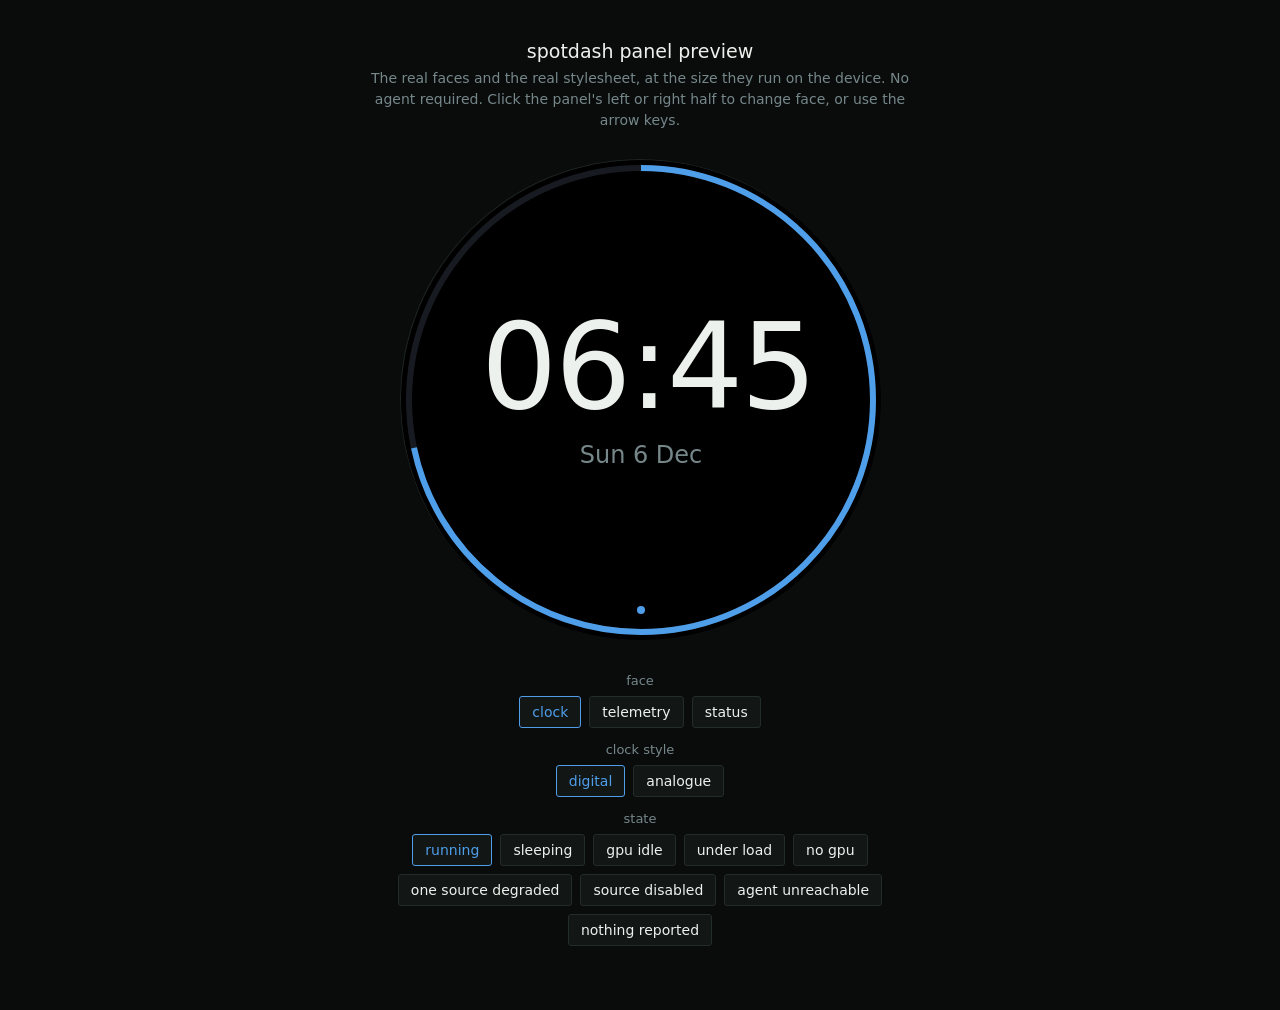
==== commit baccde7b: "feat(protocol): add a version handshake between agent, panel and shell The agent reports a protocol " ====
--- a/agent/web/dev.html
+++ b/agent/web/dev.html
@@ -132,6 +132,7 @@
         connection: "live",
         uptimeSeconds: 0,
         version: "0.0.0-preview",
+        shellVersion: "0.0.0-preview",
         sources: {},
         lastError: "",
         clockStyle: "digital",
--- a/agent/web/style.css
+++ b/agent/web/style.css
@@ -165,6 +165,24 @@
   background: var(--alert);
 }
 
+/* Shell and agent disagree on the protocol version. Empty means no notice.
+ * Near the top, where the circle is still wide enough for one short line. */
+#notice {
+  position: absolute;
+  left: 50%;
+  top: 44px;
+  transform: translateX(-50%);
+  color: var(--warn);
+  font-size: 16px;
+  white-space: nowrap;
+  pointer-events: none;
+  z-index: 3;
+}
+
+#notice:empty {
+  display: none;
+}
+
 /* Clock face */
 .clock-time {
   font-size: 120px;
@@ -345,7 +363,8 @@
 #panel[data-sleep="true"] .clock-analogue-info,
 #panel[data-sleep="true"] .clock-next,
 #panel[data-sleep="true"] .rim,
-#panel[data-sleep="true"] #connection {
+#panel[data-sleep="true"] #connection,
+#panel[data-sleep="true"] #notice {
   display: none;
 }
 
@@ -432,13 +451,20 @@
 }
 
 .status-footer {
-  display: flex;
-  justify-content: space-between;
-  /* No gap needed: space-between separates the two items. */
   color: var(--muted);
   font-size: 14px;
   border-top: 1px solid var(--track);
   padding-top: 8px;
+}
+
+/* Uptime and link on one line, the two versions on the next. */
+.status-footer-row {
+  display: flex;
+  justify-content: space-between;
+}
+
+.status-footer-row + .status-footer-row {
+  margin-top: 2px;
 }
 
 .status-footer strong {
